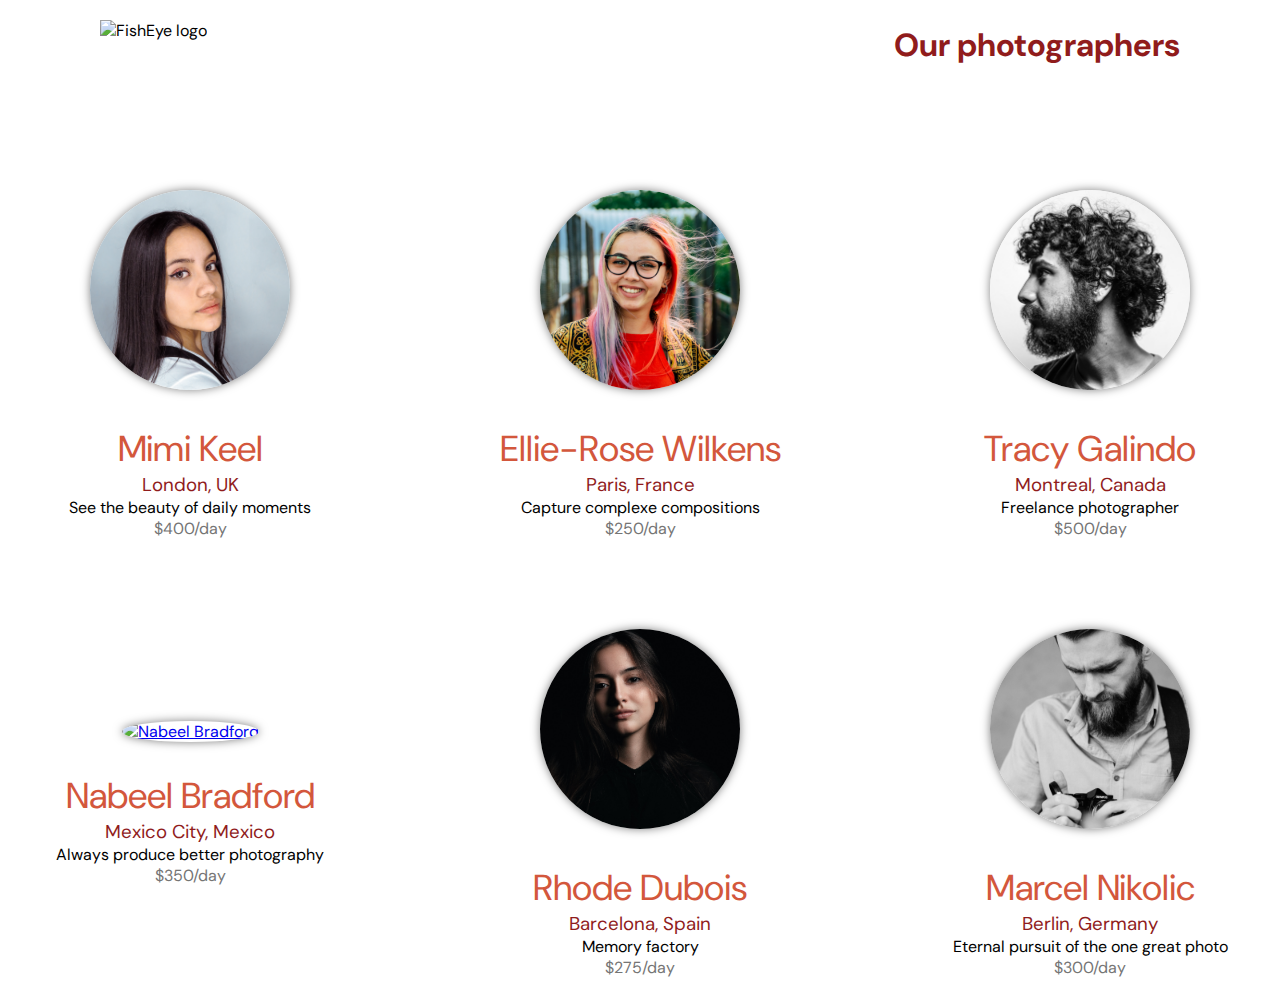
==== photographer.html @ 7244089d "Lighbox functionality completed" ====
<!DOCTYPE html>
<html>
  <head>
    <link href="css/style.css" rel="stylesheet" type="text/css" />
    <meta charset="utf-8">
    <meta name="viewport" content="width=device-width, initial-scale=1" />
    <link rel="icon" type="image/png" href="assets/favicon.png">
    <link href="https://fonts.googleapis.com/css?family=DM+Sans&display=swap" rel="stylesheet">
    <title></title>
    <script src="https://kit.fontawesome.com/c9fd0cd478.js" crossorigin="anonymous" defer></script>
  </head>
  <body>
    <header>
      <a href="./index.html" aria-label="Return to homepage">
        <img src="assets/images/logo.png" alt="Fish Eye logo" class="logo" />
      </a>
    </header>
    <main id="main">
      <div class="photograph-header">
        <div class="photographer-info"></div>
        <button class="contact_button modal_button" aria-label="Contact photographer">Contact me</button>
        <div class="photographer-picture"></div>
      </div>
      <div class="sort-section">
        <label for="sort">Sort by</label>
        <select id="sort" name="sort" aria-label="Sort by">
          <option value="date">Date</option>
          <option value="popularity">Popularity</option>
          <option value="title">Title</option>
        </select>
      </div>
      <div class="media-section" aria-label="Media section"></div>
    </main>

    <!-- Contact modal start-->
    <dialog id="contact_modal" role="dialog" aria-labelledby="dialog_label" aria-hidden="true">
      <header>
        <h2 id="dialog_label">Contact me</h2>
        <button class="close_button" tabindex="0" aria-label="Close">
          <img src="assets/icons/close.svg" />
        </button>
      </header>
      <form>
        <div>
          <label for="firstName">First name</label>
          <input id="firstName"  name="firstName" type="text" aria-required="true" required/>
        </div>
        <div>
          <label for="lastName">Last name</label>
          <input id="lastName" name="lastName" type="text" aria-required="true" required/>
        </div>
        <div>
          <label for="email">Email</label>
          <input id="email" name="email" type="email" aria-required="true" required/>
        </div>
        <div>
          <label for="message">Your message</label>
          <textarea id="message" name="message" rows="5"></textarea>
        <button type="submit" class="submit_button modal_button" aria-label="Submit form" tabindex="0">Send</button>
      </form>
		</dialog>
    <!-- Contact modal end-->

    <!-- Lightbox modal -->
    <dialog id="lightbox_modal" role="dialog" aria-label="Media modal" aria-hidden="true" aria-modal="false" tabindex="-1">
      <button class="close_button" aria-label="Close">
          <svg width="42" height="42" viewBox="0 0 42 42" fill="none" xmlns="http://www.w3.org/2000/svg">
              <path d="M42 4.23L37.77 0L21 16.77L4.23 0L0 4.23L16.77 21L0 37.77L4.23 42L21 25.23L37.77 42L42 37.77L25.23 21L42 4.23Z" fill="white"/>
          </svg>
      </button>
      <main>
          <div class="media-navigation">
              <button class="previous_button" aria-label="Previous media" data-previous-id="">
                  <i class="fa-solid fa-chevron-left"></i>
              </button>
              <div class="lightbox-media"></div>
              <button class="next_button" aria-label="Next media" data-next-id="">
                  <i class="fa-solid fa-chevron-right"></i>
              </button>
          </div>
      </main>
      <footer>
          <div class="media-title"></div>
      </footer>
    </dialog>
    <!-- Lightbox modal end-->


    <script src="./scripts/factories/photographer.js" async defer></script>
    <script src="./scripts/factories/media.js" async defer></script>
    <script src="./scripts/pages/photographer.js" async defer></script>
    <script src="./scripts/pages/index.js" async defer></script>
    <script src="./scripts/utils/contactForm.js" async defer></script>
  </body>
</html>
---- css/style.css ----
@import url("photographer.css");

body {
    font-family: "DM Sans", sans-serif;
    margin: 0;
    box-sizing: border-box;
}


header {
    display: flex;
    flex-direction: row;
    justify-content: space-between;
    align-items: center;
    height: 90px;
}

h1 {
    color: #901C1C;
    margin-right: 100px;
}

.logo {
    height: 50px;
    margin-left: 100px;
}

.photographer_section {
    display: grid;
    grid-template-columns: repeat(3, 1fr);
    gap: 70px;
    margin-top: 100px;
}

.photographer_section article {
    display: flex;
    justify-content: center;
    align-items: center;
    flex-direction: column;
    margin-bottom: 20px;
}

.photographer_section article > *:not(:nth-child(1)) {
    margin-top: 0;
    margin-bottom: 0;
}

.photographer-name{
    color: #D3573C;
    font-size: 36px;
    font-weight: normal;
}
.photographer_section article a {
    margin-bottom: 30px;
}

.photographer-portrait {
    height: 200px;
    width: 200px;
    border-radius: 50%;
    object-fit: cover;
    box-shadow: 0px 0px 10px rgba(0, 0, 0, 0.5);
}

article .photographer-portrait:hover {
    box-shadow: 0px 0px 10px rgba(0, 0, 0, 0.8);
    cursor: pointer;
}

article .photographer-portrait:active {
    box-shadow: 0px 0px 10px rgba(0, 0, 0, 0.5);
}

.photographer-location {
    color: #901C1C;
    font-weight: normal;
}

.photographer_section article p:first-child {
    color: #000;
}

.photographer_section article p:last-child {
    color: #757575;
}


@media (max-width: 775px) {
    .header {
        display: flex;
        flex-direction: column;
        justify-content: center;
    }

    .photographer_section {
        grid-template-columns: repeat(1, 1fr);
        
    }
}

@media (min-width: 776px) and (max-width: 1095px) {
    .photographer_section {
        grid-template-columns: repeat(2, 1fr);
    }
}
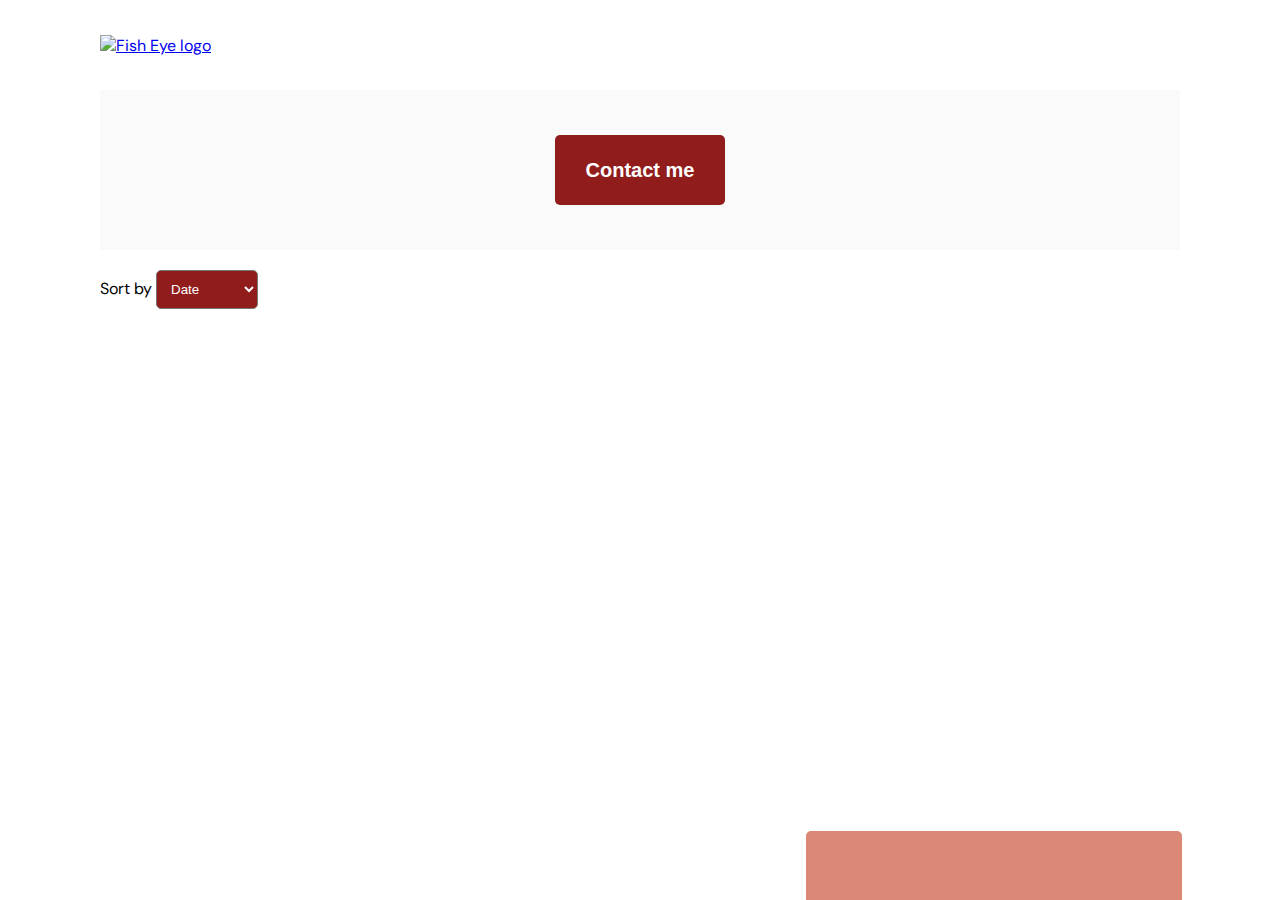
==== commit 050e2992: "Fix errors" ====
--- a/photographer.html
+++ b/photographer.html
@@ -32,12 +32,23 @@
       <div class="media-section" aria-label="Media section"></div>
     </main>
 
+    <!-- Total likes counter -->
+    <div class="fixed-counter" role="contentinfo">
+      <div class="total-counter" aria-live="polite" aria-label="Total likes and price">
+          <span></span>
+          <i class="fas fa-heart"></i>
+      </div>
+      <div>
+          <span class="price-per-day"></span>
+      </div>
+    </div>
+
     <!-- Contact modal start-->
     <dialog id="contact_modal" role="dialog" aria-labelledby="dialog_label" aria-hidden="true">
       <header>
         <h2 id="dialog_label">Contact me</h2>
         <button class="close_button" tabindex="0" aria-label="Close">
-          <img src="assets/icons/close.svg" />
+          <img src="assets/icons/close.svg" alt="Close"/>
         </button>
       </header>
       <form>
@@ -56,6 +67,7 @@
         <div>
           <label for="message">Your message</label>
           <textarea id="message" name="message" rows="5"></textarea>
+        </div>
         <button type="submit" class="submit_button modal_button" aria-label="Submit form" tabindex="0">Send</button>
       </form>
 		</dialog>
--- a/css/style.css
+++ b/css/style.css
@@ -86,10 +86,14 @@
 
 
 @media (max-width: 775px) {
-    .header {
+    body > header {
         display: flex;
         flex-direction: column;
-        justify-content: center;
+        margin-top: 15px;
+    }
+
+    header > h1 {
+        margin-right: 0;
     }
 
     .photographer_section {
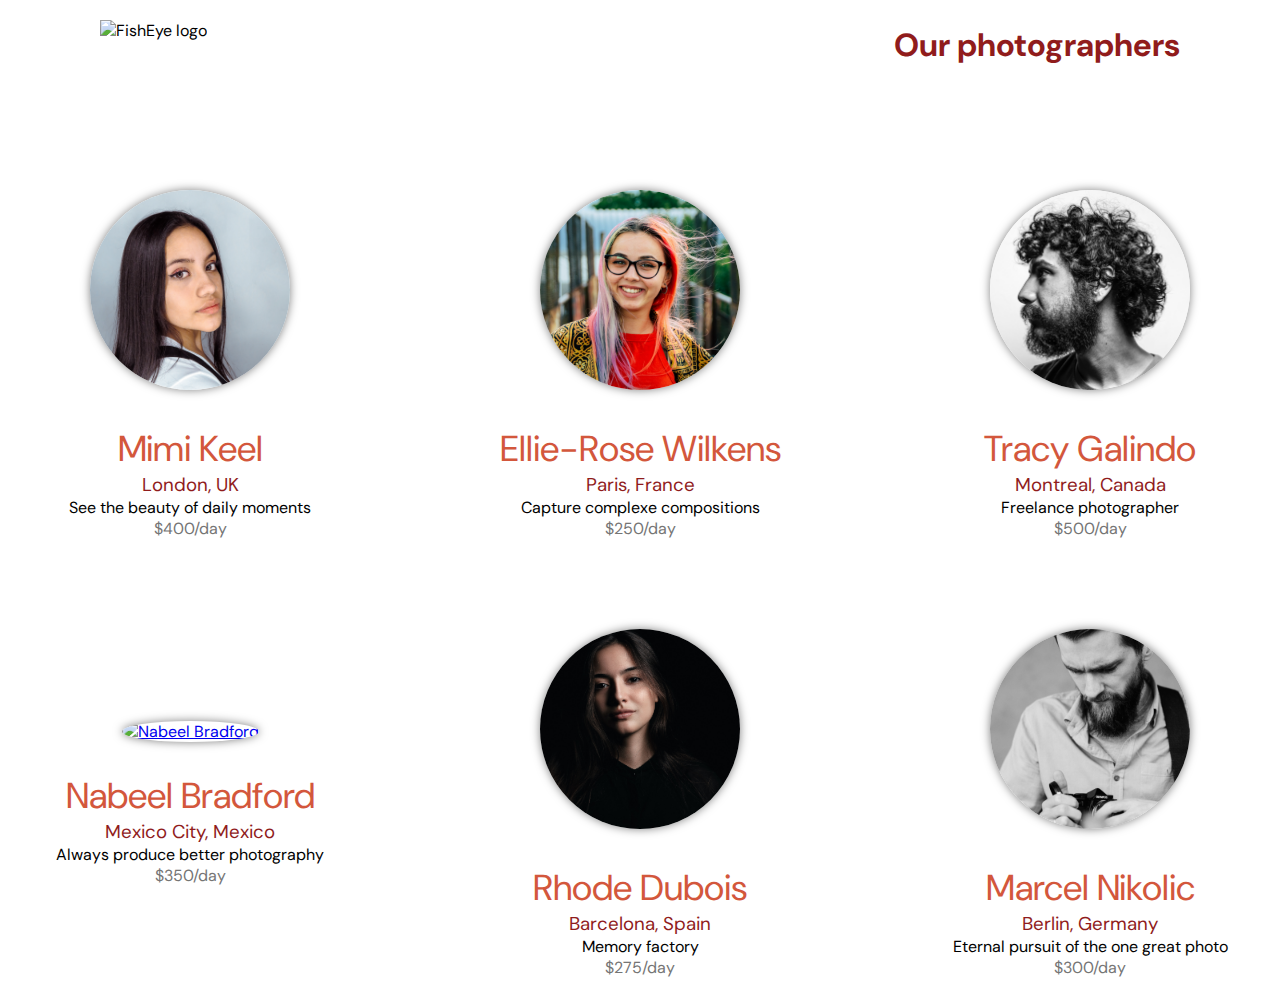
==== commit 58f2a786: "Merge branch 'master' of https://github.com/seanrw93/Front-End-Fisheye-EN" ====
--- a/photographer.html
+++ b/photographer.html
@@ -1,9 +1,9 @@
 <!DOCTYPE html>
-<html>
+<html lang="en">
   <head>
-    <link href="css/style.css" rel="stylesheet" type="text/css" />
     <meta charset="utf-8">
     <meta name="viewport" content="width=device-width, initial-scale=1" />
+    <link href="css/style.css" rel="stylesheet" type="text/css" />
     <link rel="icon" type="image/png" href="assets/favicon.png">
     <link href="https://fonts.googleapis.com/css?family=DM+Sans&display=swap" rel="stylesheet">
     <title></title>
@@ -44,7 +44,7 @@
     </div>
 
     <!-- Contact modal start-->
-    <dialog id="contact_modal" role="dialog" aria-labelledby="dialog_label" aria-hidden="true">
+    <dialog id="contact_modal" aria-labelledby="dialog_label" aria-hidden="true">
       <header>
         <h2 id="dialog_label">Contact me</h2>
         <button class="close_button" tabindex="0" aria-label="Close">
@@ -80,7 +80,7 @@
               <path d="M42 4.23L37.77 0L21 16.77L4.23 0L0 4.23L16.77 21L0 37.77L4.23 42L21 25.23L37.77 42L42 37.77L25.23 21L42 4.23Z" fill="white"/>
           </svg>
       </button>
-      <main>
+      <div role="main">
           <div class="media-navigation">
               <button class="previous_button" aria-label="Previous media" data-previous-id="">
                   <i class="fa-solid fa-chevron-left"></i>
@@ -90,18 +90,15 @@
                   <i class="fa-solid fa-chevron-right"></i>
               </button>
           </div>
-      </main>
+      </div>
       <footer>
           <div class="media-title"></div>
       </footer>
     </dialog>
     <!-- Lightbox modal end-->
 
-
-    <script src="./scripts/factories/photographer.js" async defer></script>
-    <script src="./scripts/factories/media.js" async defer></script>
-    <script src="./scripts/pages/photographer.js" async defer></script>
-    <script src="./scripts/pages/index.js" async defer></script>
+    <script type="module" src="./scripts/pages/photographer.js"></script>
+    <script type="module" src="./scripts/pages/index.js"></script>
     <script src="./scripts/utils/contactForm.js" async defer></script>
   </body>
-</html>
+</html>